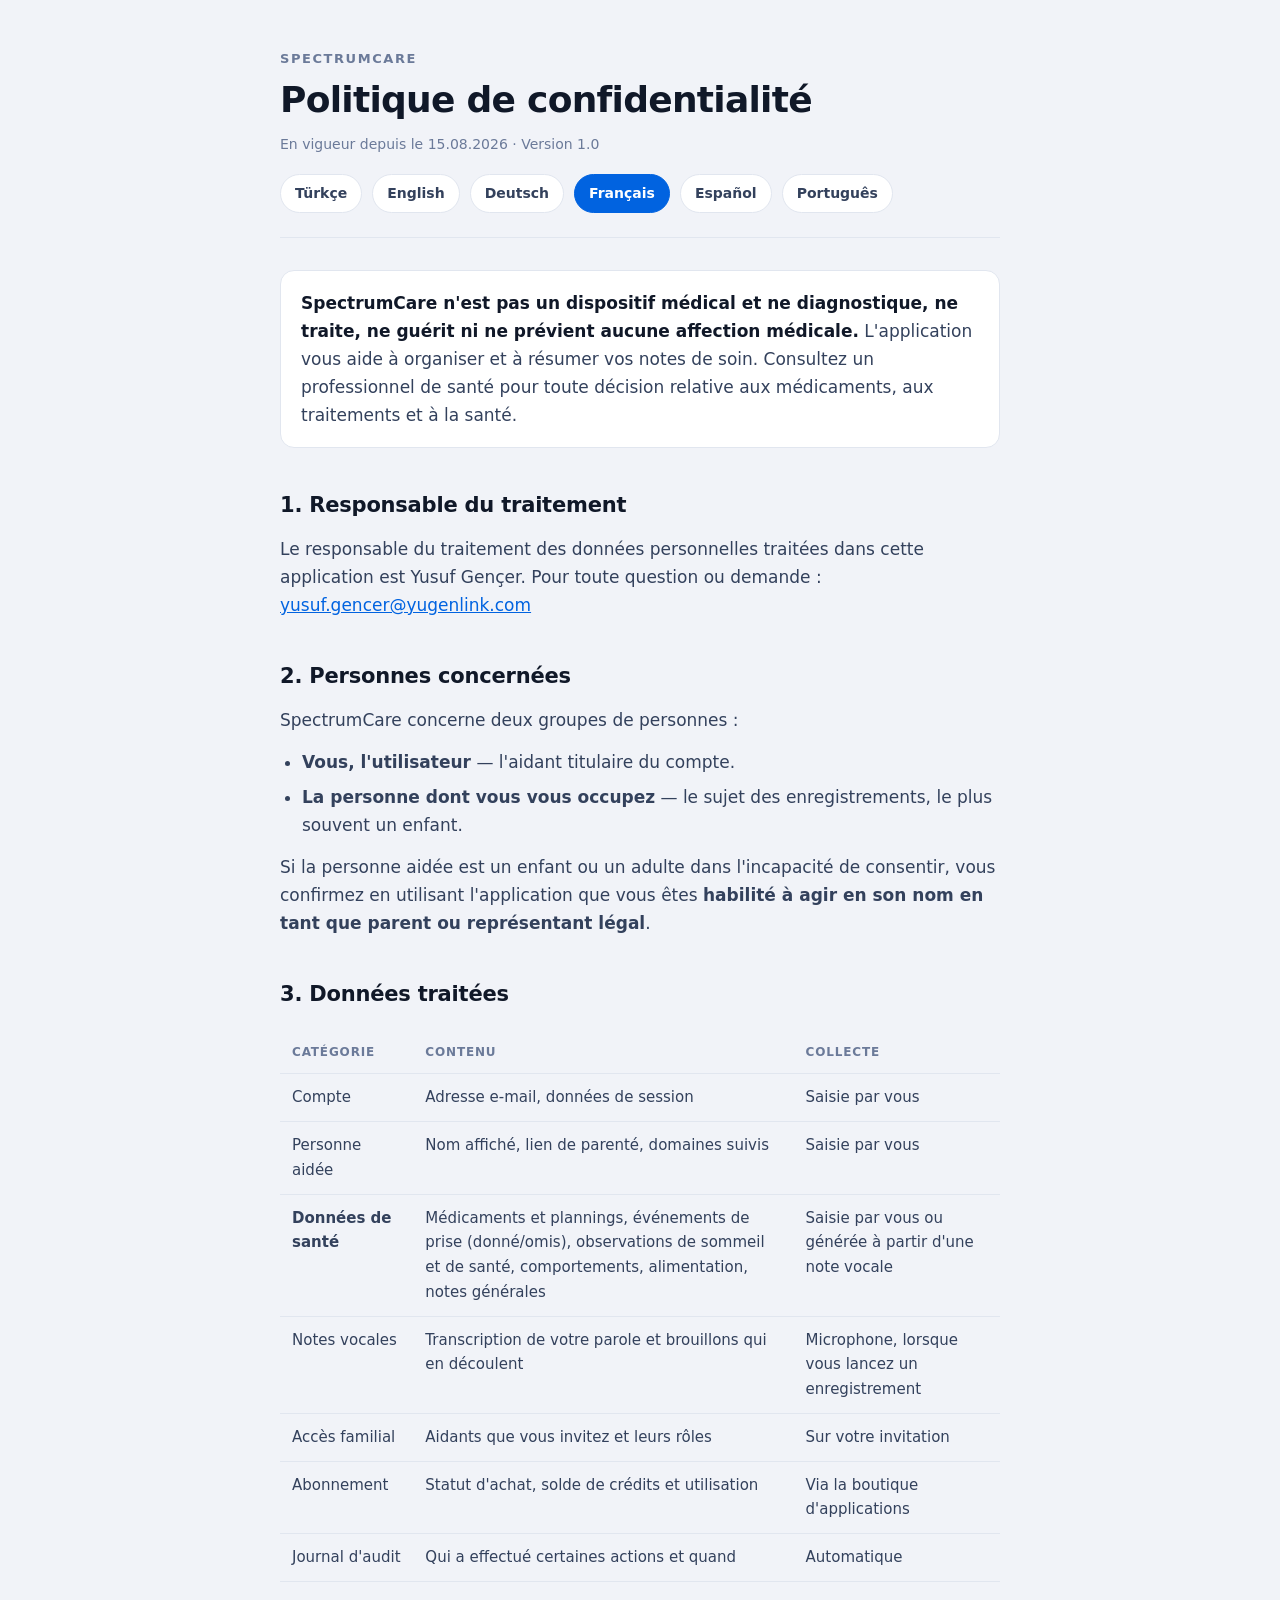
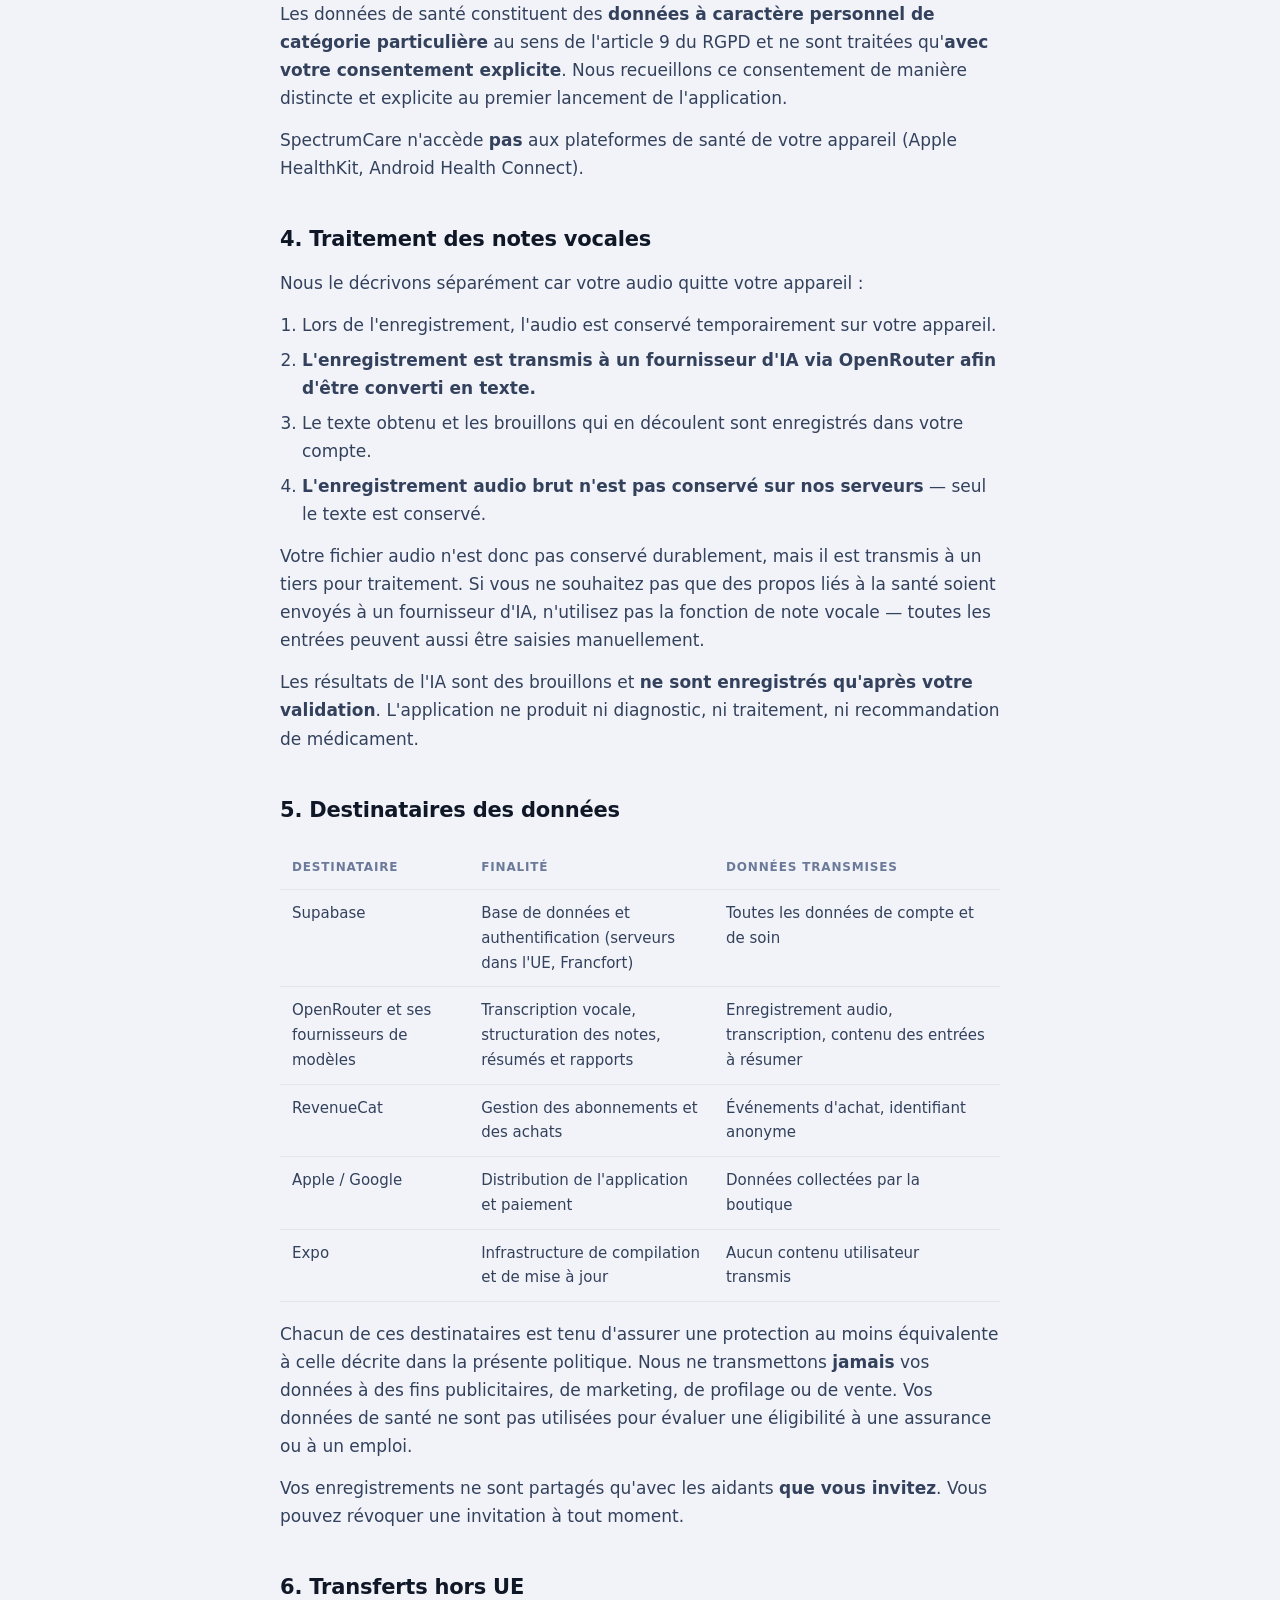
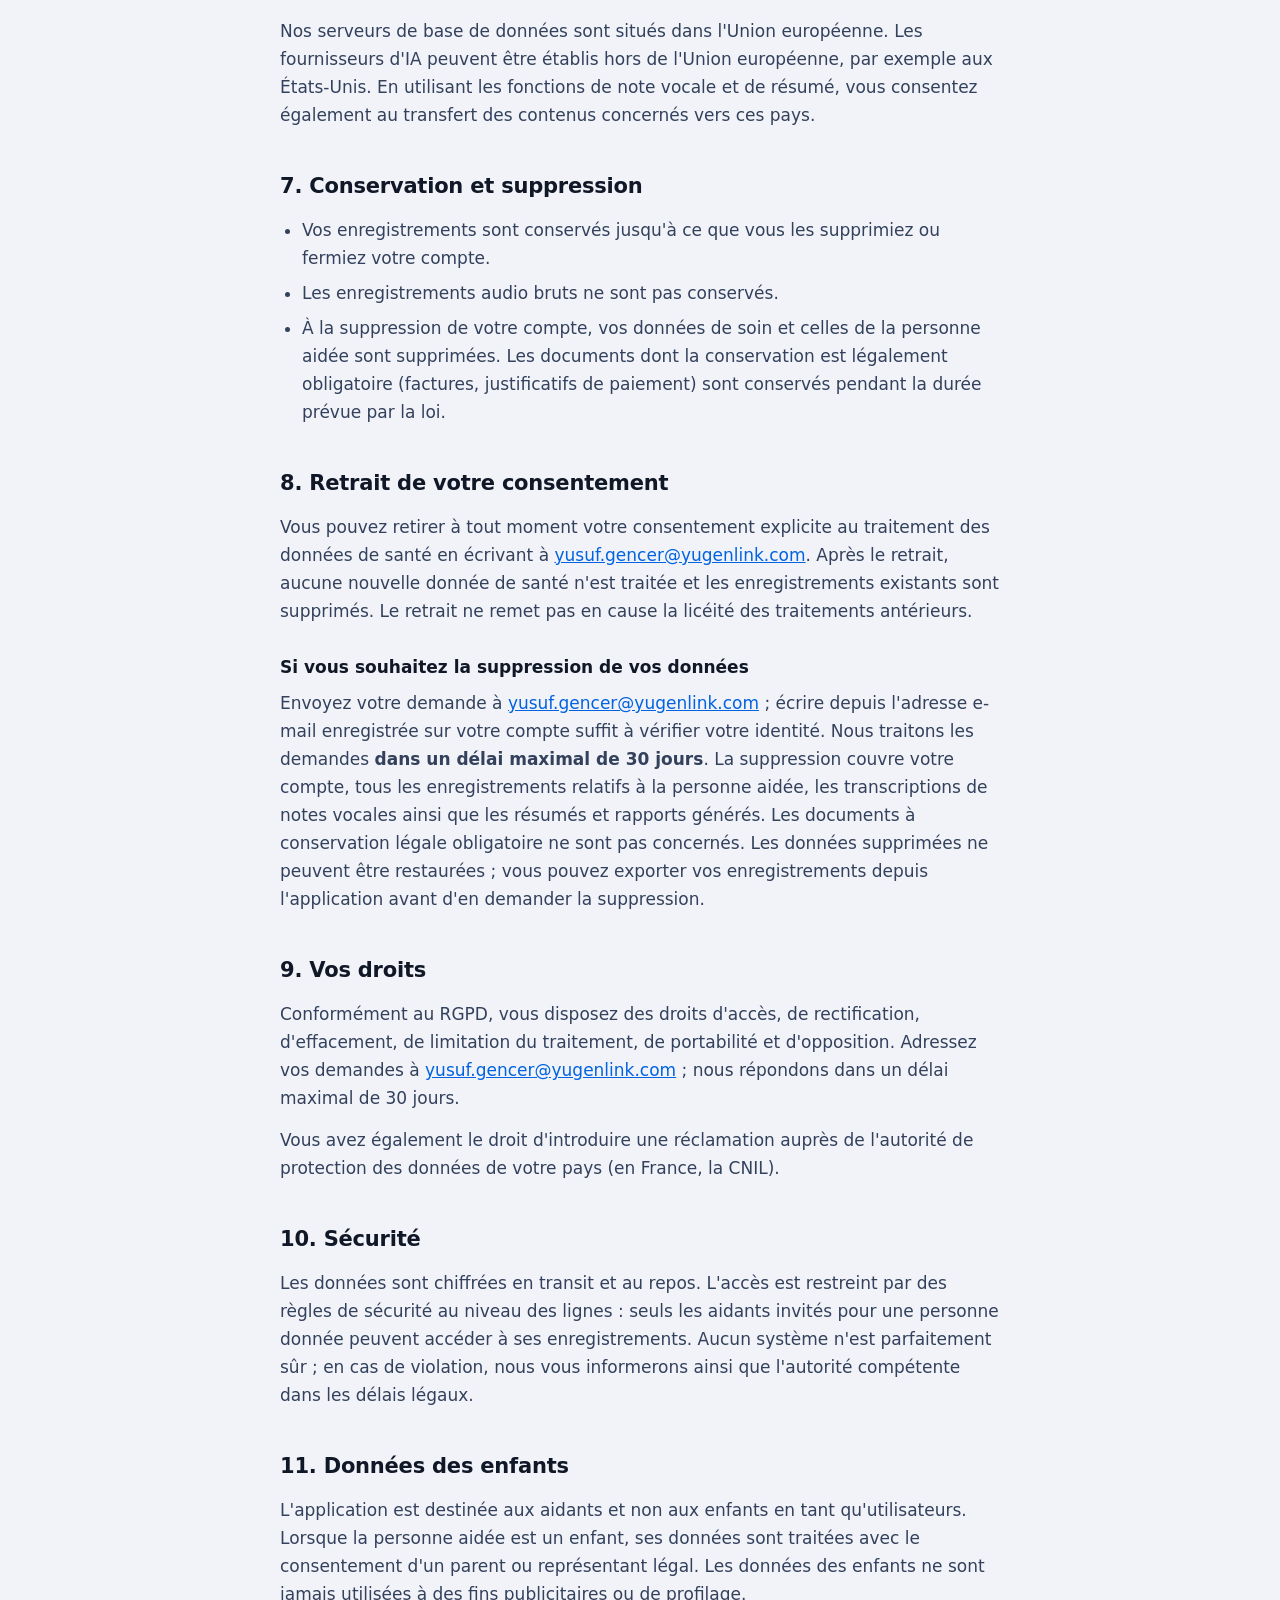
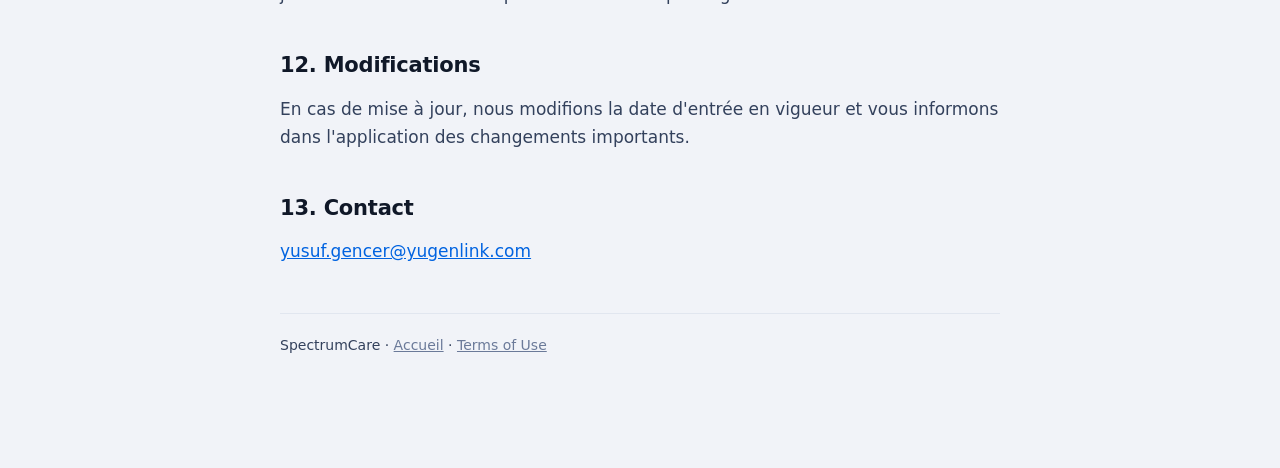
==== confidentialite.html @ 314359b3 "Altı dilde gizlilik politikası; iletişim ve tarih dolduruldu Uygulamanın desteklediği tüm diller: tr" ====
<!doctype html>
<html lang="fr">
<head>
<meta charset="utf-8">
<meta name="viewport" content="width=device-width, initial-scale=1">
<title>Politique de confidentialité — SpectrumCare</title>
<link rel="stylesheet" href="style.css">
</head>
<body>
<div class="wrap">

<header>
  <p class="brand">SpectrumCare</p>
  <h1>Politique de confidentialité</h1>
  <p class="updated">En vigueur depuis le 15.08.2026 · Version 1.0</p>
  <nav class="lang">
    <a href="gizlilik.html">Türkçe</a>
    <a href="privacy.html">English</a>
    <a href="datenschutz.html">Deutsch</a>
    <a href="confidentialite.html" aria-current="page">Français</a>
    <a href="privacidad.html">Español</a>
    <a href="privacidade.html">Português</a>
  </nav>
</header>

<div class="callout">
  <p><strong>SpectrumCare n'est pas un dispositif médical et ne diagnostique, ne traite, ne guérit ni ne prévient aucune affection médicale.</strong> L'application vous aide à organiser et à résumer vos notes de soin. Consultez un professionnel de santé pour toute décision relative aux médicaments, aux traitements et à la santé.</p>
</div>

<h2>1. Responsable du traitement</h2>
<p>Le responsable du traitement des données personnelles traitées dans cette application est Yusuf Gençer. Pour toute question ou demande : <a href="mailto:yusuf.gencer@yugenlink.com">yusuf.gencer@yugenlink.com</a></p>

<h2>2. Personnes concernées</h2>
<p>SpectrumCare concerne deux groupes de personnes :</p>
<ul>
  <li><strong>Vous, l'utilisateur</strong> — l'aidant titulaire du compte.</li>
  <li><strong>La personne dont vous vous occupez</strong> — le sujet des enregistrements, le plus souvent un enfant.</li>
</ul>
<p>Si la personne aidée est un enfant ou un adulte dans l'incapacité de consentir, vous confirmez en utilisant l'application que vous êtes <strong>habilité à agir en son nom en tant que parent ou représentant légal</strong>.</p>

<h2>3. Données traitées</h2>
<div class="scroll">
<table>
  <thead><tr><th>Catégorie</th><th>Contenu</th><th>Collecte</th></tr></thead>
  <tbody>
    <tr><td>Compte</td><td>Adresse e-mail, données de session</td><td>Saisie par vous</td></tr>
    <tr><td>Personne aidée</td><td>Nom affiché, lien de parenté, domaines suivis</td><td>Saisie par vous</td></tr>
    <tr><td><strong>Données de santé</strong></td><td>Médicaments et plannings, événements de prise (donné/omis), observations de sommeil et de santé, comportements, alimentation, notes générales</td><td>Saisie par vous ou générée à partir d'une note vocale</td></tr>
    <tr><td>Notes vocales</td><td>Transcription de votre parole et brouillons qui en découlent</td><td>Microphone, lorsque vous lancez un enregistrement</td></tr>
    <tr><td>Accès familial</td><td>Aidants que vous invitez et leurs rôles</td><td>Sur votre invitation</td></tr>
    <tr><td>Abonnement</td><td>Statut d'achat, solde de crédits et utilisation</td><td>Via la boutique d'applications</td></tr>
    <tr><td>Journal d'audit</td><td>Qui a effectué certaines actions et quand</td><td>Automatique</td></tr>
  </tbody>
</table>
</div>
<p>Les données de santé constituent des <strong>données à caractère personnel de catégorie particulière</strong> au sens de l'article 9 du RGPD et ne sont traitées qu'<strong>avec votre consentement explicite</strong>. Nous recueillons ce consentement de manière distincte et explicite au premier lancement de l'application.</p>
<p>SpectrumCare n'accède <strong>pas</strong> aux plateformes de santé de votre appareil (Apple HealthKit, Android Health Connect).</p>

<h2>4. Traitement des notes vocales</h2>
<p>Nous le décrivons séparément car votre audio quitte votre appareil :</p>
<ol>
  <li>Lors de l'enregistrement, l'audio est conservé temporairement sur votre appareil.</li>
  <li><strong>L'enregistrement est transmis à un fournisseur d'IA via OpenRouter afin d'être converti en texte.</strong></li>
  <li>Le texte obtenu et les brouillons qui en découlent sont enregistrés dans votre compte.</li>
  <li><strong>L'enregistrement audio brut n'est pas conservé sur nos serveurs</strong> — seul le texte est conservé.</li>
</ol>
<p>Votre fichier audio n'est donc pas conservé durablement, mais il est transmis à un tiers pour traitement. Si vous ne souhaitez pas que des propos liés à la santé soient envoyés à un fournisseur d'IA, n'utilisez pas la fonction de note vocale — toutes les entrées peuvent aussi être saisies manuellement.</p>
<p>Les résultats de l'IA sont des brouillons et <strong>ne sont enregistrés qu'après votre validation</strong>. L'application ne produit ni diagnostic, ni traitement, ni recommandation de médicament.</p>

<h2>5. Destinataires des données</h2>
<div class="scroll">
<table>
  <thead><tr><th>Destinataire</th><th>Finalité</th><th>Données transmises</th></tr></thead>
  <tbody>
    <tr><td>Supabase</td><td>Base de données et authentification (serveurs dans l'UE, Francfort)</td><td>Toutes les données de compte et de soin</td></tr>
    <tr><td>OpenRouter et ses fournisseurs de modèles</td><td>Transcription vocale, structuration des notes, résumés et rapports</td><td>Enregistrement audio, transcription, contenu des entrées à résumer</td></tr>
    <tr><td>RevenueCat</td><td>Gestion des abonnements et des achats</td><td>Événements d'achat, identifiant anonyme</td></tr>
    <tr><td>Apple / Google</td><td>Distribution de l'application et paiement</td><td>Données collectées par la boutique</td></tr>
    <tr><td>Expo</td><td>Infrastructure de compilation et de mise à jour</td><td>Aucun contenu utilisateur transmis</td></tr>
  </tbody>
</table>
</div>
<p>Chacun de ces destinataires est tenu d'assurer une protection au moins équivalente à celle décrite dans la présente politique. Nous ne transmettons <strong>jamais</strong> vos données à des fins publicitaires, de marketing, de profilage ou de vente. Vos données de santé ne sont pas utilisées pour évaluer une éligibilité à une assurance ou à un emploi.</p>
<p>Vos enregistrements ne sont partagés qu'avec les aidants <strong>que vous invitez</strong>. Vous pouvez révoquer une invitation à tout moment.</p>

<h2>6. Transferts hors UE</h2>
<p>Nos serveurs de base de données sont situés dans l'Union européenne. Les fournisseurs d'IA peuvent être établis hors de l'Union européenne, par exemple aux États-Unis. En utilisant les fonctions de note vocale et de résumé, vous consentez également au transfert des contenus concernés vers ces pays.</p>

<h2>7. Conservation et suppression</h2>
<ul>
  <li>Vos enregistrements sont conservés jusqu'à ce que vous les supprimiez ou fermiez votre compte.</li>
  <li>Les enregistrements audio bruts ne sont pas conservés.</li>
  <li>À la suppression de votre compte, vos données de soin et celles de la personne aidée sont supprimées. Les documents dont la conservation est légalement obligatoire (factures, justificatifs de paiement) sont conservés pendant la durée prévue par la loi.</li>
</ul>

<h2>8. Retrait de votre consentement</h2>
<p>Vous pouvez retirer à tout moment votre consentement explicite au traitement des données de santé en écrivant à <a href="mailto:yusuf.gencer@yugenlink.com">yusuf.gencer@yugenlink.com</a>. Après le retrait, aucune nouvelle donnée de santé n'est traitée et les enregistrements existants sont supprimés. Le retrait ne remet pas en cause la licéité des traitements antérieurs.</p>

<h3>Si vous souhaitez la suppression de vos données</h3>
<p>Envoyez votre demande à <a href="mailto:yusuf.gencer@yugenlink.com">yusuf.gencer@yugenlink.com</a> ; écrire depuis l'adresse e-mail enregistrée sur votre compte suffit à vérifier votre identité. Nous traitons les demandes <strong>dans un délai maximal de 30 jours</strong>. La suppression couvre votre compte, tous les enregistrements relatifs à la personne aidée, les transcriptions de notes vocales ainsi que les résumés et rapports générés. Les documents à conservation légale obligatoire ne sont pas concernés. Les données supprimées ne peuvent être restaurées ; vous pouvez exporter vos enregistrements depuis l'application avant d'en demander la suppression.</p>

<h2>9. Vos droits</h2>
<p>Conformément au RGPD, vous disposez des droits d'accès, de rectification, d'effacement, de limitation du traitement, de portabilité et d'opposition. Adressez vos demandes à <a href="mailto:yusuf.gencer@yugenlink.com">yusuf.gencer@yugenlink.com</a> ; nous répondons dans un délai maximal de 30 jours.</p>
<p>Vous avez également le droit d'introduire une réclamation auprès de l'autorité de protection des données de votre pays (en France, la CNIL).</p>

<h2>10. Sécurité</h2>
<p>Les données sont chiffrées en transit et au repos. L'accès est restreint par des règles de sécurité au niveau des lignes : seuls les aidants invités pour une personne donnée peuvent accéder à ses enregistrements. Aucun système n'est parfaitement sûr ; en cas de violation, nous vous informerons ainsi que l'autorité compétente dans les délais légaux.</p>

<h2>11. Données des enfants</h2>
<p>L'application est destinée aux aidants et non aux enfants en tant qu'utilisateurs. Lorsque la personne aidée est un enfant, ses données sont traitées avec le consentement d'un parent ou représentant légal. Les données des enfants ne sont jamais utilisées à des fins publicitaires ou de profilage.</p>

<h2>12. Modifications</h2>
<p>En cas de mise à jour, nous modifions la date d'entrée en vigueur et vous informons dans l'application des changements importants.</p>

<h2>13. Contact</h2>
<p><a href="mailto:yusuf.gencer@yugenlink.com">yusuf.gencer@yugenlink.com</a></p>

<footer>
  <p>SpectrumCare · <a href="index.html">Accueil</a> · <a href="terms.html">Terms of Use</a></p>
</footer>

</div>
</body>
</html>
---- style.css ----
/* SpectrumCare hukuki sayfalar — logo paletiyle uyumlu, tek dosya, bağımlılıksız. */
:root {
  --canvas: #f1f3f8;
  --surface: #ffffff;
  --hairline: #e1e6ef;
  --ink: #101828;
  --ink-2: #33415c;
  --ink-3: #6b7a99;
  --primary: #0163e0;
  --accent: #5b45d6;
}
@media (prefers-color-scheme: dark) {
  :root {
    --canvas: #0a1b33;
    --surface: #142440;
    --hairline: #24365c;
    --ink: #e8eef9;
    --ink-2: #b9c6dc;
    --ink-3: #8496b5;
    --primary: #4da3ff;
    --accent: #a38cff;
  }
}
* { box-sizing: border-box; }
body {
  margin: 0;
  background: var(--canvas);
  color: var(--ink);
  font-family: system-ui, -apple-system, "Segoe UI", Roboto, sans-serif;
  font-size: 17px;
  line-height: 1.65;
  -webkit-text-size-adjust: 100%;
}
.wrap { max-width: 760px; margin: 0 auto; padding: 48px 20px 96px; }
header { border-bottom: 1px solid var(--hairline); padding-bottom: 24px; margin-bottom: 32px; }
.brand { font-size: 13px; font-weight: 600; letter-spacing: .12em; text-transform: uppercase; color: var(--ink-3); margin: 0 0 10px; }
h1 { font-size: clamp(28px, 5vw, 36px); line-height: 1.15; letter-spacing: -.02em; margin: 0 0 12px; }
h2 { font-size: 21px; letter-spacing: -.01em; margin: 40px 0 12px; }
h3 { font-size: 17px; margin: 28px 0 8px; }
p, li { color: var(--ink-2); }
p { margin: 0 0 14px; }
ul, ol { padding-left: 22px; margin: 0 0 14px; }
li { margin-bottom: 7px; }
a { color: var(--primary); }
.updated { font-size: 14px; color: var(--ink-3); margin: 0; }
.lang { display: flex; gap: 10px; margin-top: 18px; flex-wrap: wrap; }
.lang a {
  font-size: 14px; font-weight: 600; text-decoration: none;
  padding: 7px 14px; border-radius: 999px;
  border: 1px solid var(--hairline); background: var(--surface); color: var(--ink-2);
}
.lang a[aria-current="page"] { background: var(--primary); border-color: var(--primary); color: #fff; }
@media (prefers-color-scheme: dark) { .lang a[aria-current="page"] { color: #0a1b33; } }
.callout {
  background: var(--surface); border: 1px solid var(--hairline);
  border-radius: 14px; padding: 18px 20px; margin: 20px 0;
}
.callout p:last-child { margin-bottom: 0; }
.callout strong { color: var(--ink); }
.scroll { overflow-x: auto; }
table { border-collapse: collapse; width: 100%; min-width: 480px; font-size: 15px; margin: 8px 0 18px; }
th, td { text-align: left; padding: 11px 12px; border-bottom: 1px solid var(--hairline); vertical-align: top; }
th { font-size: 12px; letter-spacing: .07em; text-transform: uppercase; color: var(--ink-3); white-space: nowrap; }
td { color: var(--ink-2); }
.todo { background: #fff3cd; color: #6b4e00; padding: 2px 7px; border-radius: 5px; font-weight: 600; font-size: 14px; }
@media (prefers-color-scheme: dark) { .todo { background: #3a2c12; color: #e8be72; } }
footer { border-top: 1px solid var(--hairline); margin-top: 48px; padding-top: 20px; font-size: 14px; color: var(--ink-3); }
footer a { color: var(--ink-3); }
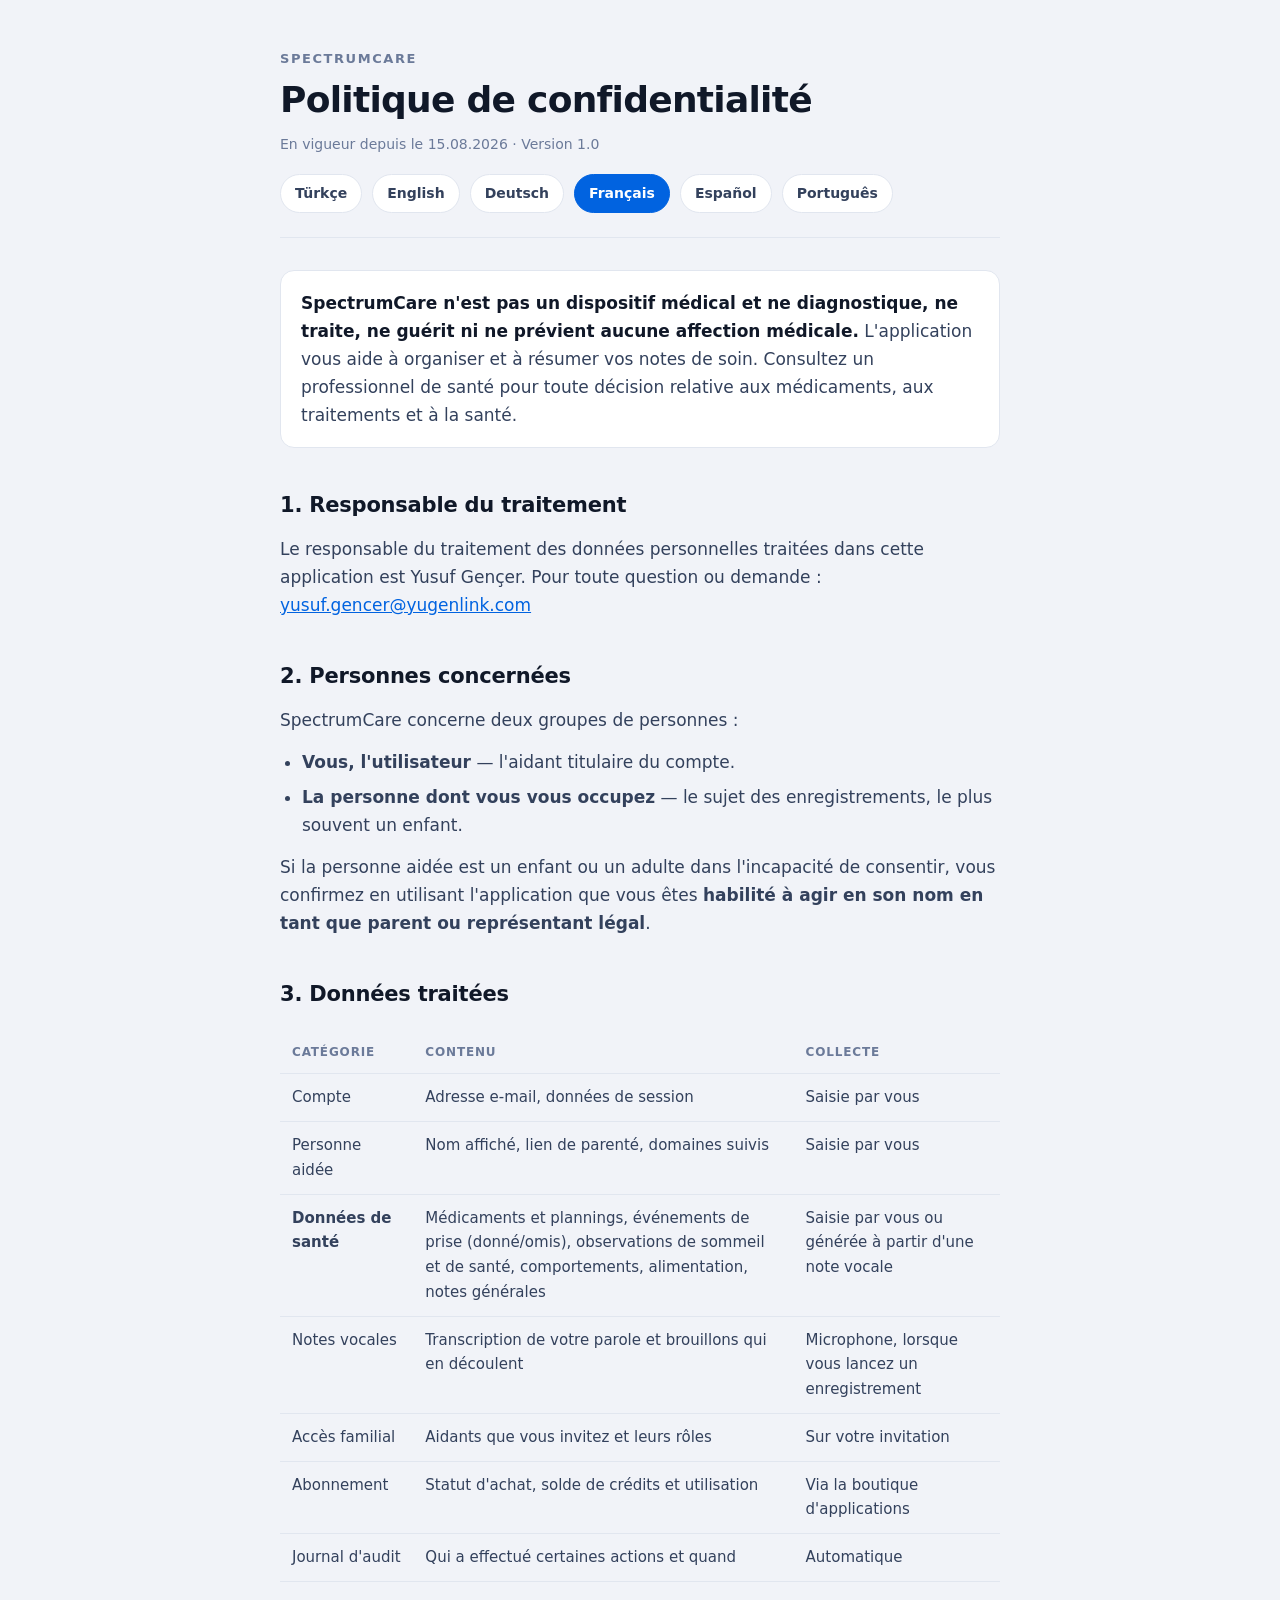
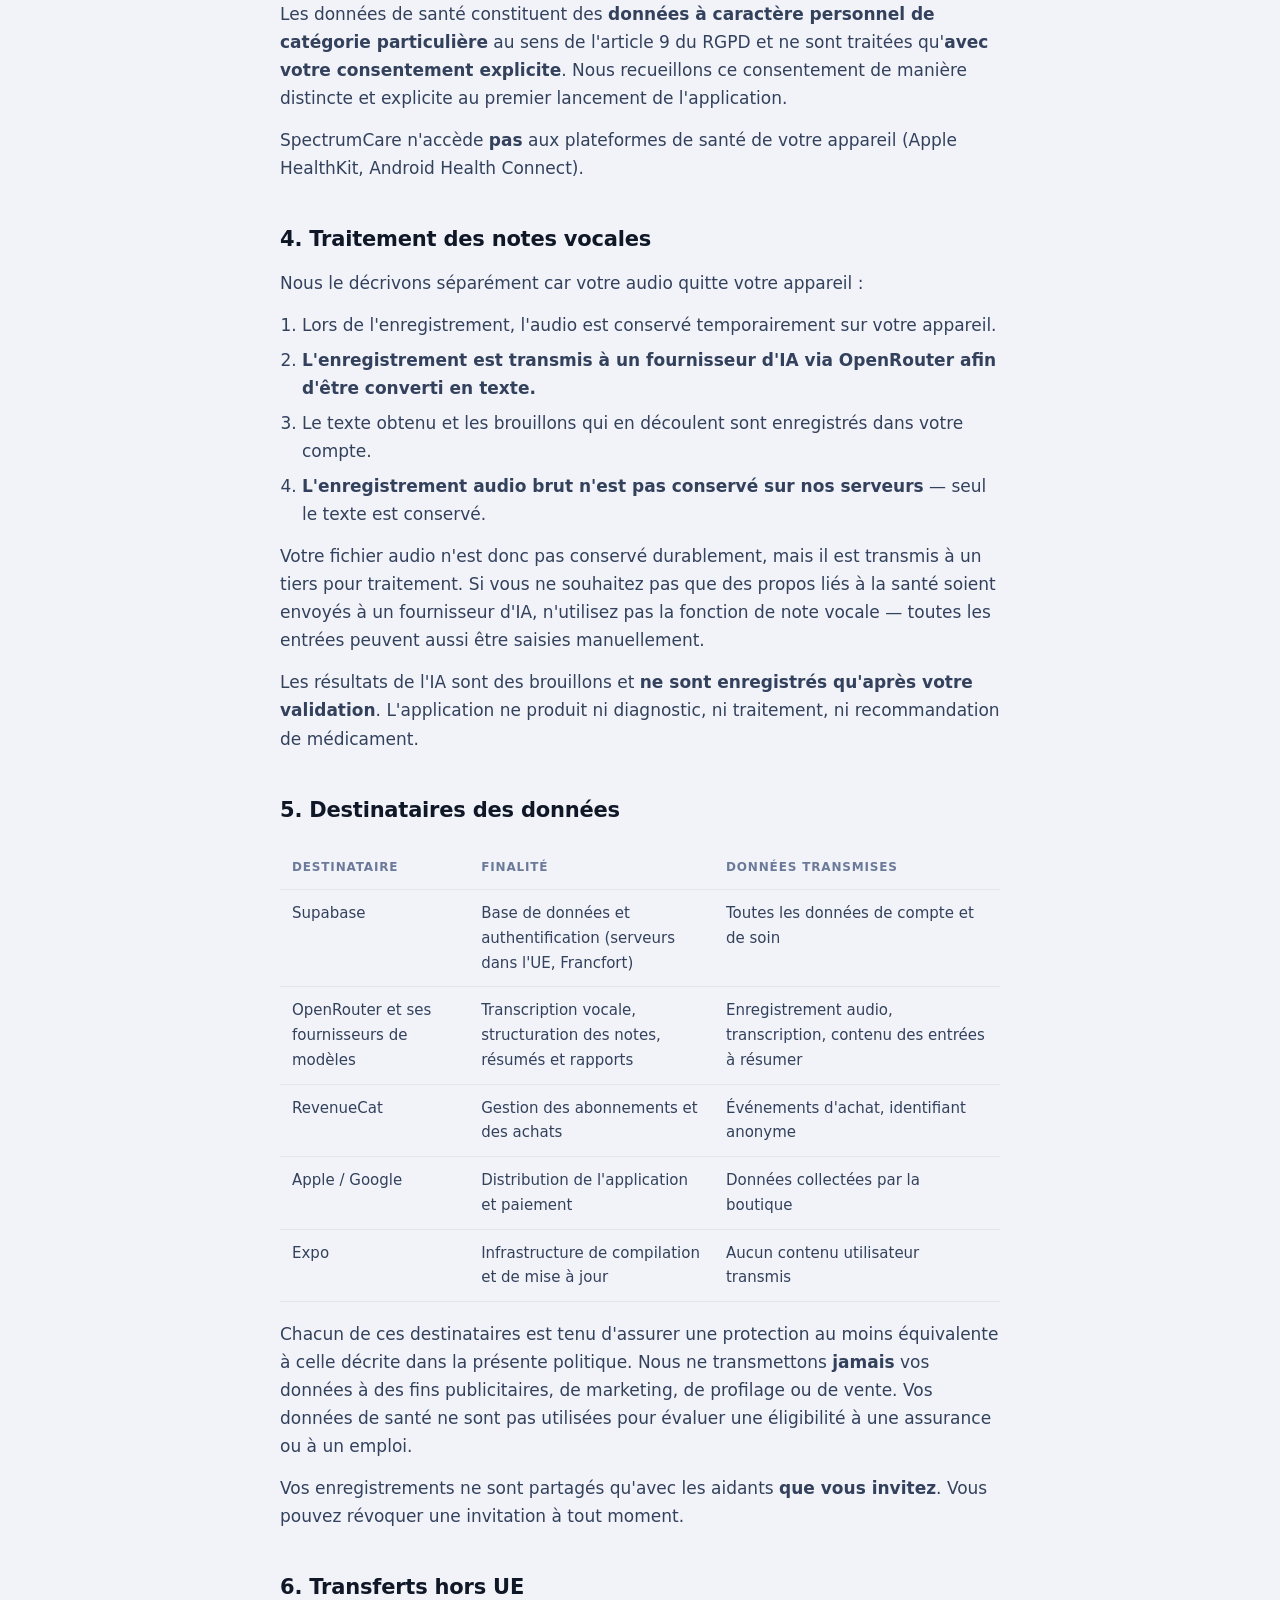
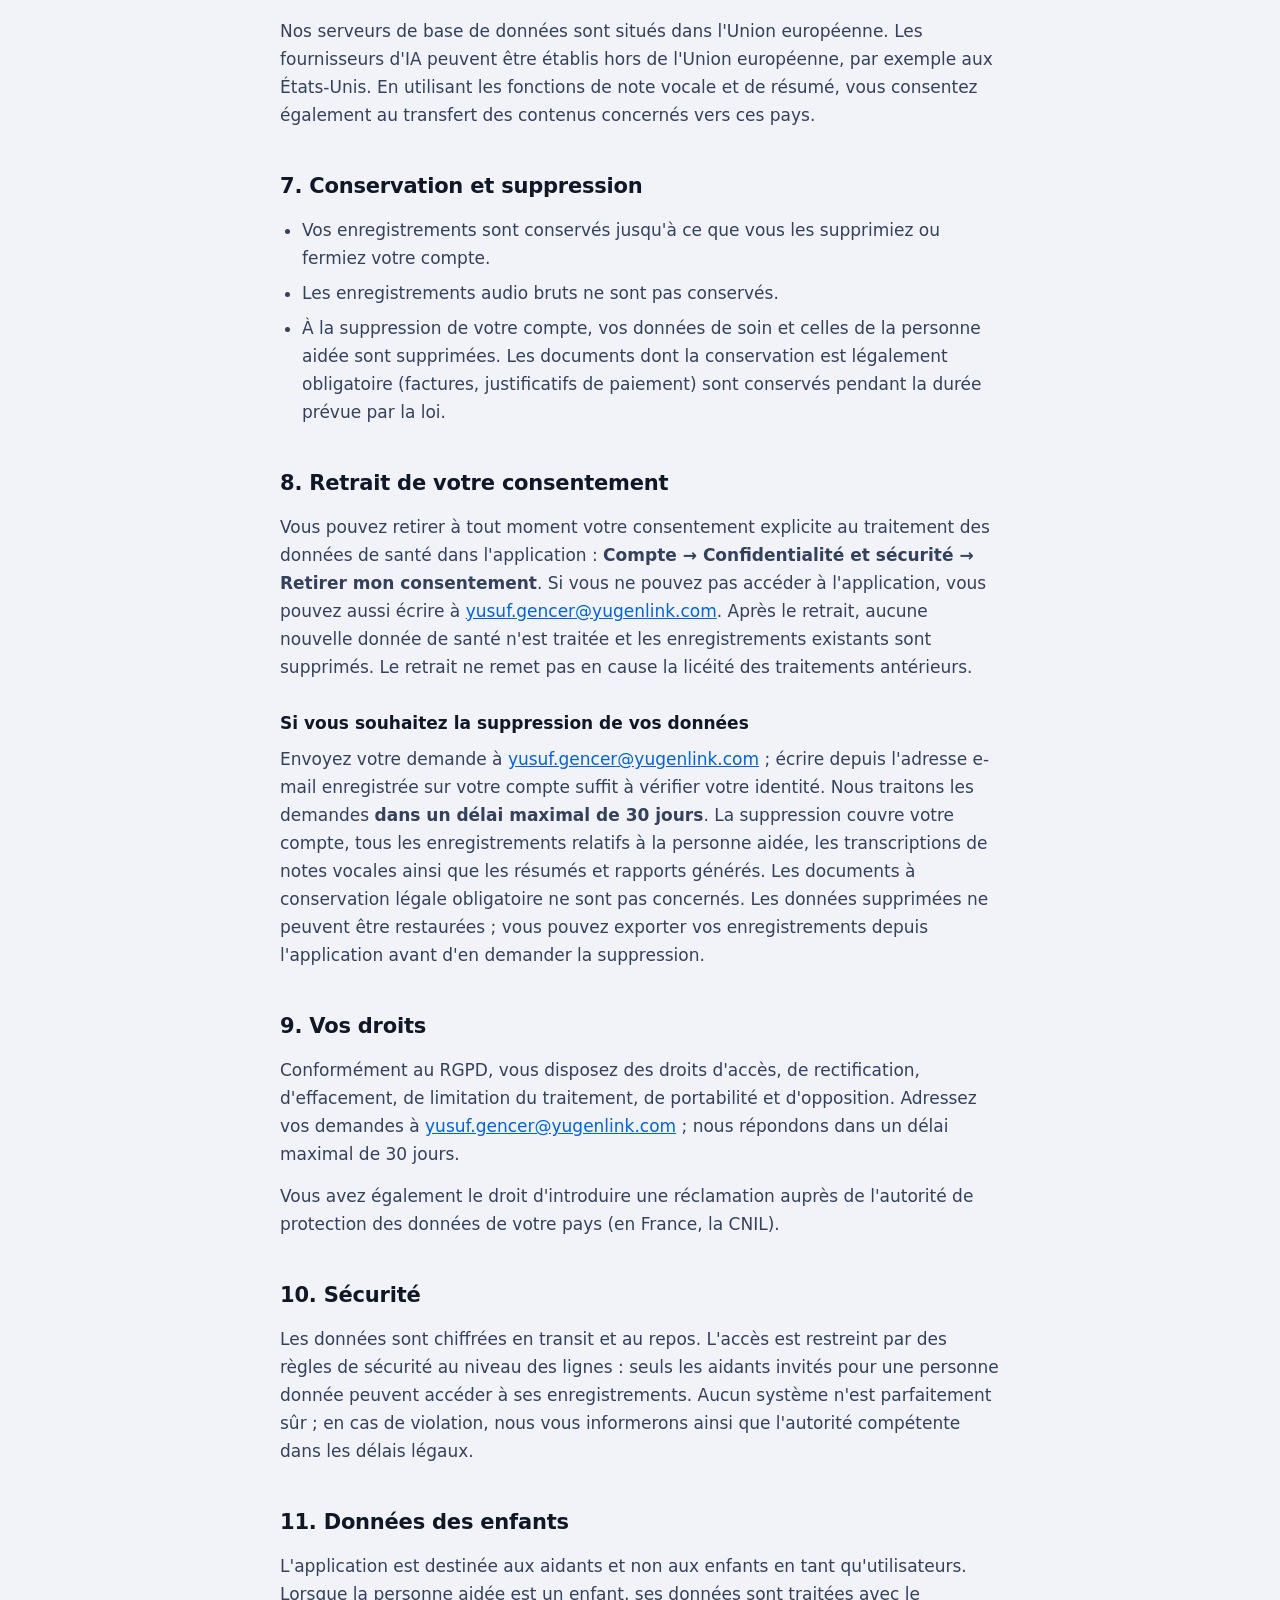
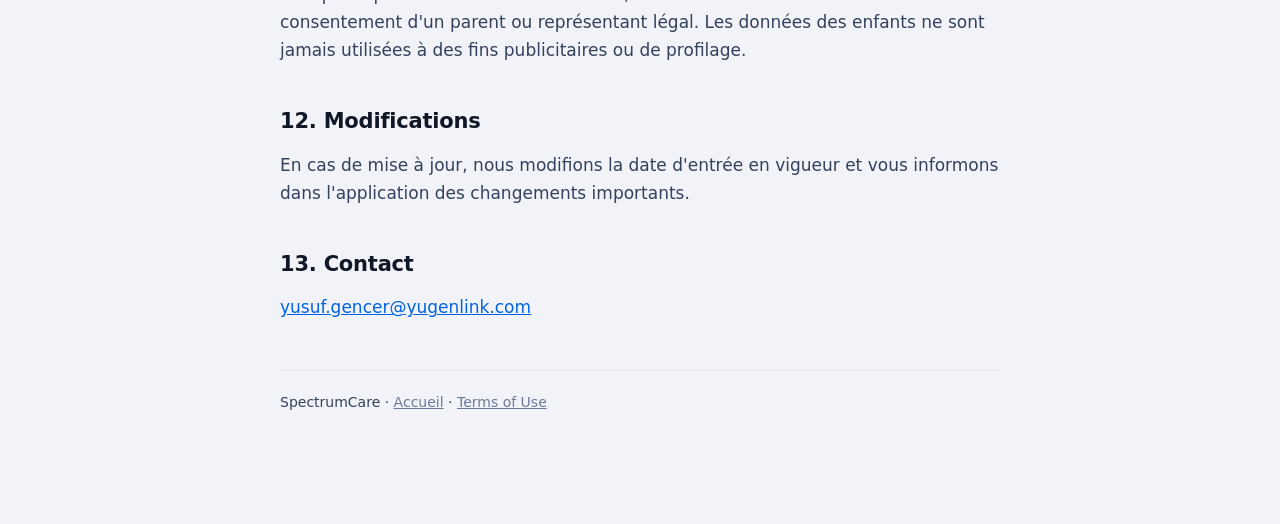
==== commit a31fae8b: "Document in-app consent withdrawal" ====
--- a/confidentialite.html
+++ b/confidentialite.html
@@ -94,7 +94,7 @@
 </ul>
 
 <h2>8. Retrait de votre consentement</h2>
-<p>Vous pouvez retirer à tout moment votre consentement explicite au traitement des données de santé en écrivant à <a href="mailto:yusuf.gencer@yugenlink.com">yusuf.gencer@yugenlink.com</a>. Après le retrait, aucune nouvelle donnée de santé n'est traitée et les enregistrements existants sont supprimés. Le retrait ne remet pas en cause la licéité des traitements antérieurs.</p>
+<p>Vous pouvez retirer à tout moment votre consentement explicite au traitement des données de santé dans l'application : <strong>Compte → Confidentialité et sécurité → Retirer mon consentement</strong>. Si vous ne pouvez pas accéder à l'application, vous pouvez aussi écrire à <a href="mailto:yusuf.gencer@yugenlink.com">yusuf.gencer@yugenlink.com</a>. Après le retrait, aucune nouvelle donnée de santé n'est traitée et les enregistrements existants sont supprimés. Le retrait ne remet pas en cause la licéité des traitements antérieurs.</p>
 
 <h3>Si vous souhaitez la suppression de vos données</h3>
 <p>Envoyez votre demande à <a href="mailto:yusuf.gencer@yugenlink.com">yusuf.gencer@yugenlink.com</a> ; écrire depuis l'adresse e-mail enregistrée sur votre compte suffit à vérifier votre identité. Nous traitons les demandes <strong>dans un délai maximal de 30 jours</strong>. La suppression couvre votre compte, tous les enregistrements relatifs à la personne aidée, les transcriptions de notes vocales ainsi que les résumés et rapports générés. Les documents à conservation légale obligatoire ne sont pas concernés. Les données supprimées ne peuvent être restaurées ; vous pouvez exporter vos enregistrements depuis l'application avant d'en demander la suppression.</p>
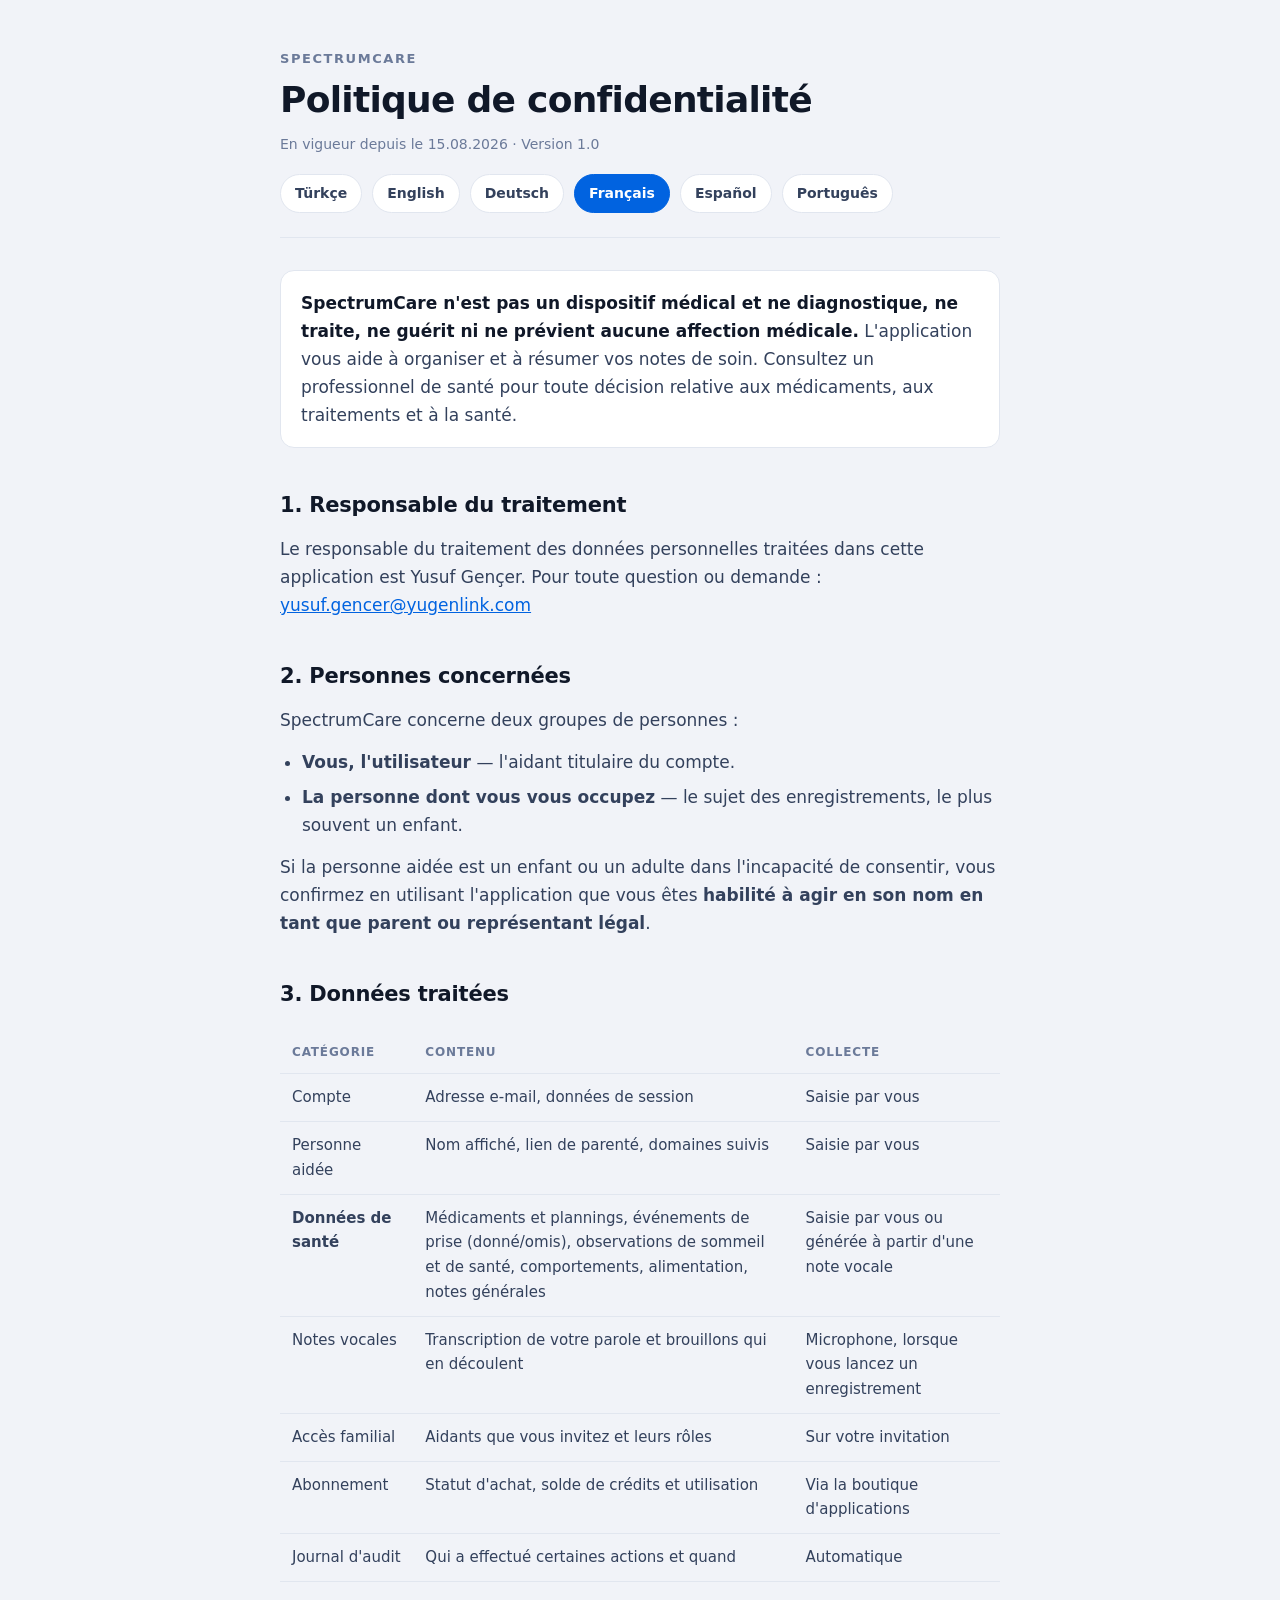
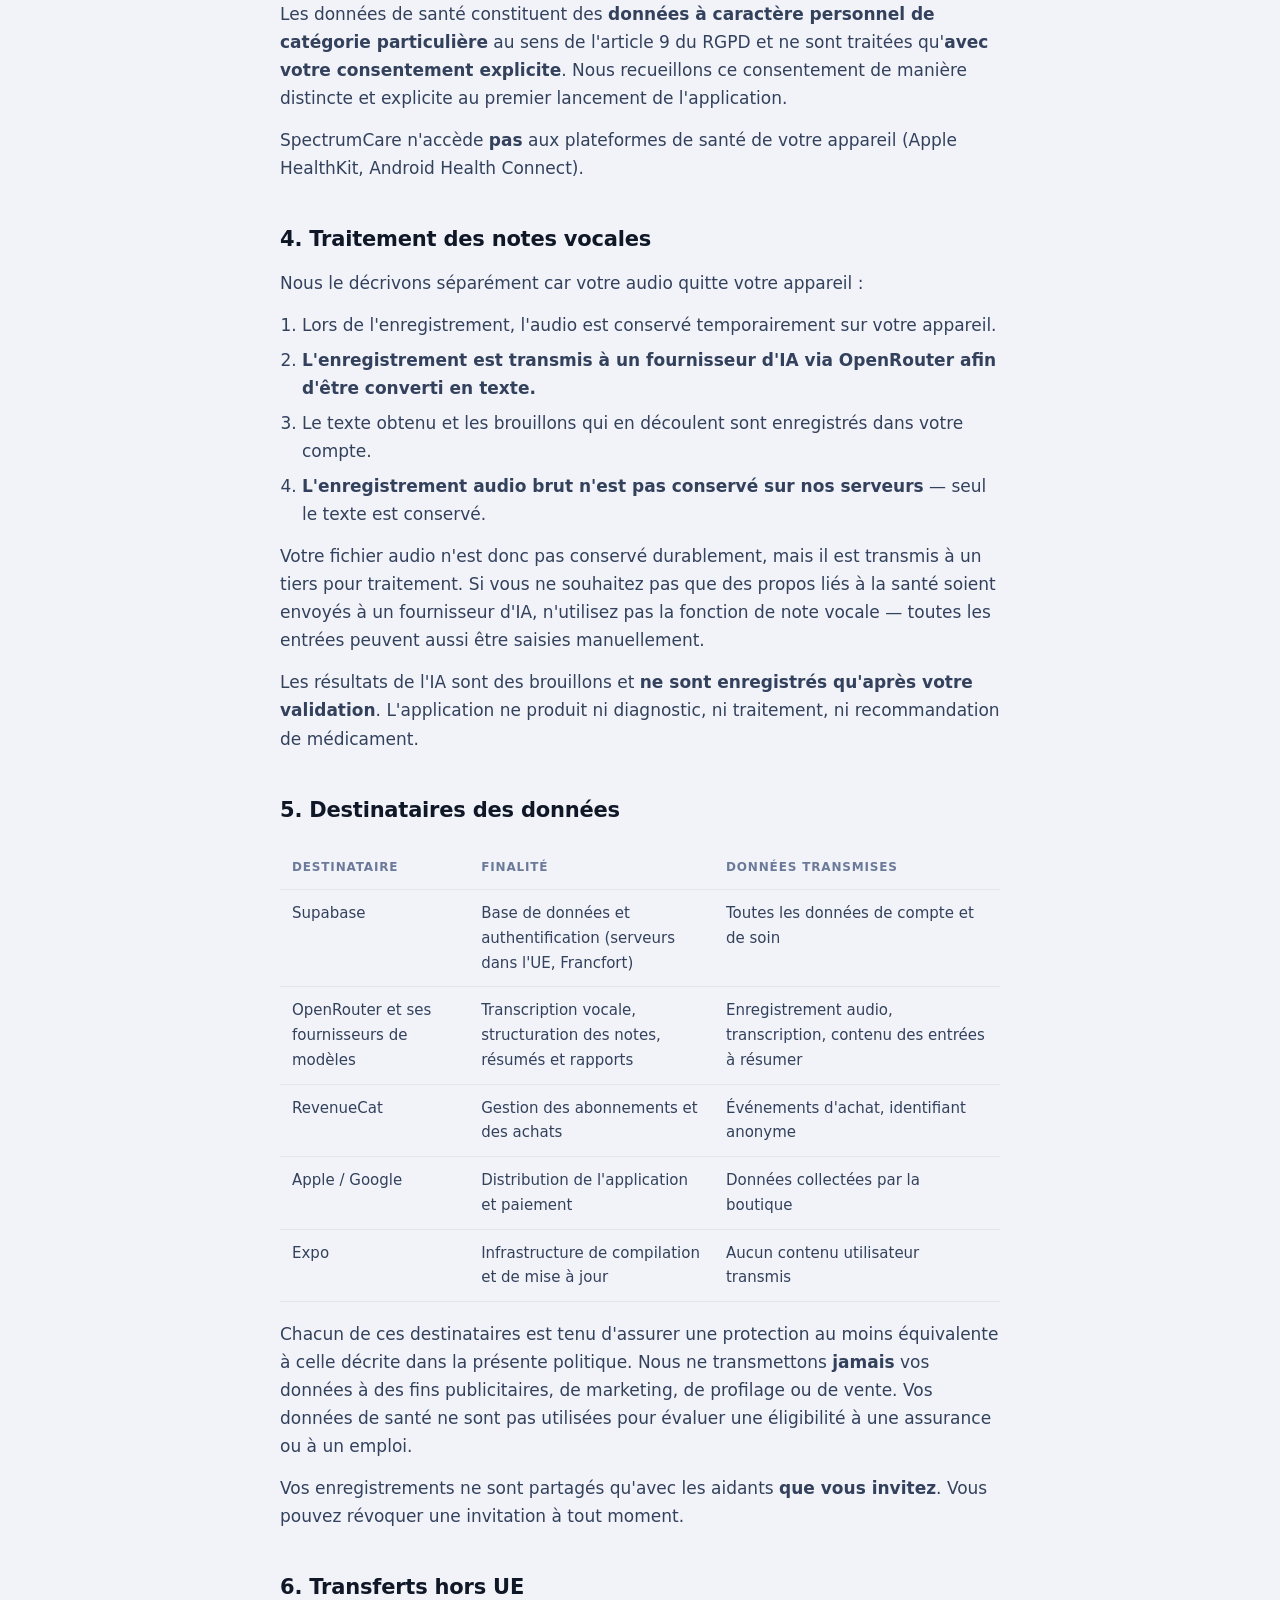
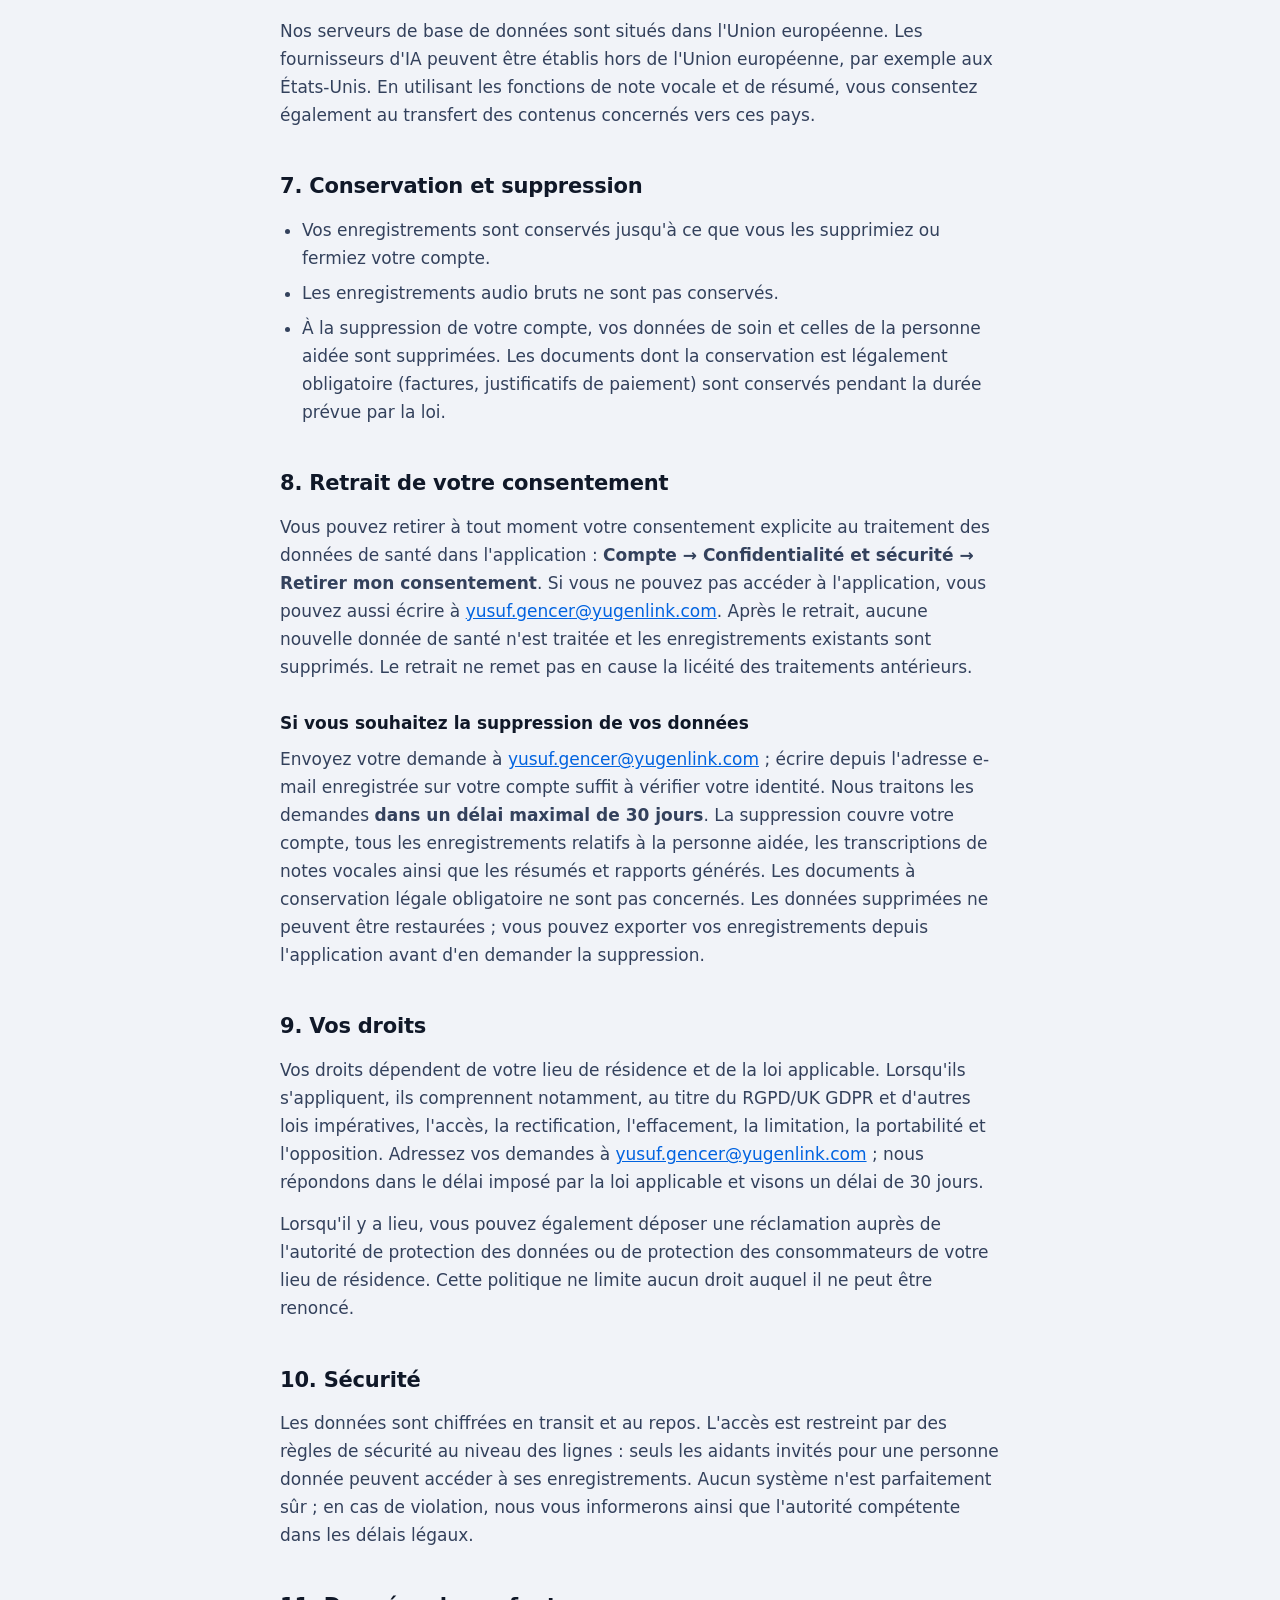
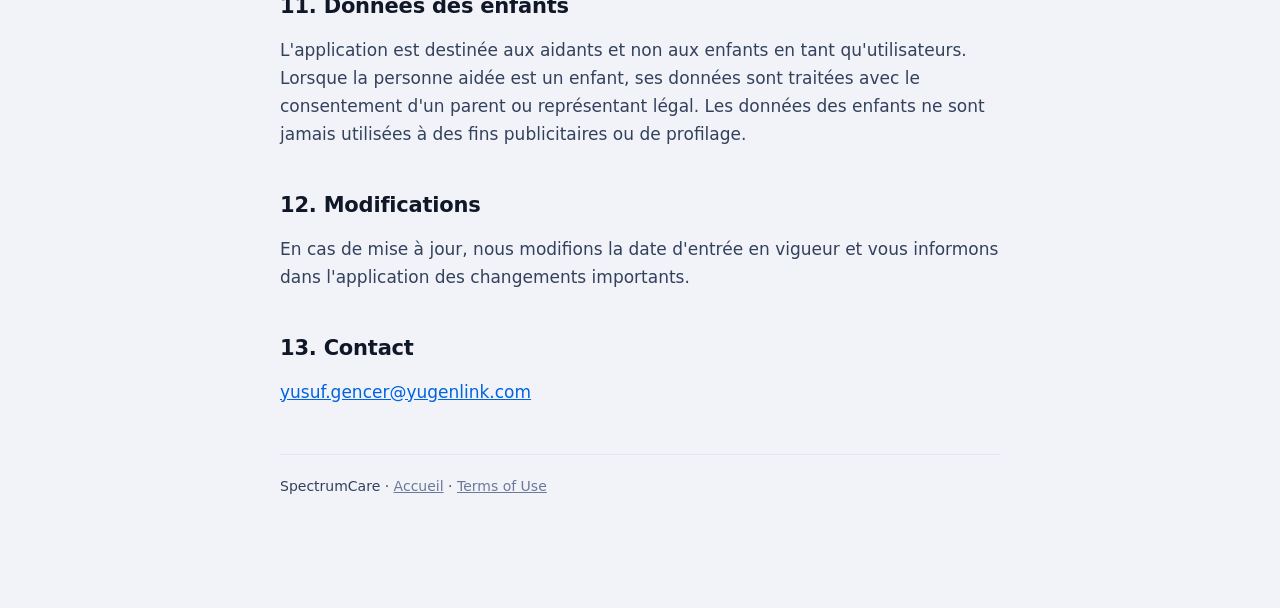
==== commit e3684c17: "Clarify international privacy and consumer rights" ====
--- a/confidentialite.html
+++ b/confidentialite.html
@@ -100,8 +100,8 @@
 <p>Envoyez votre demande à <a href="mailto:yusuf.gencer@yugenlink.com">yusuf.gencer@yugenlink.com</a> ; écrire depuis l'adresse e-mail enregistrée sur votre compte suffit à vérifier votre identité. Nous traitons les demandes <strong>dans un délai maximal de 30 jours</strong>. La suppression couvre votre compte, tous les enregistrements relatifs à la personne aidée, les transcriptions de notes vocales ainsi que les résumés et rapports générés. Les documents à conservation légale obligatoire ne sont pas concernés. Les données supprimées ne peuvent être restaurées ; vous pouvez exporter vos enregistrements depuis l'application avant d'en demander la suppression.</p>
 
 <h2>9. Vos droits</h2>
-<p>Conformément au RGPD, vous disposez des droits d'accès, de rectification, d'effacement, de limitation du traitement, de portabilité et d'opposition. Adressez vos demandes à <a href="mailto:yusuf.gencer@yugenlink.com">yusuf.gencer@yugenlink.com</a> ; nous répondons dans un délai maximal de 30 jours.</p>
-<p>Vous avez également le droit d'introduire une réclamation auprès de l'autorité de protection des données de votre pays (en France, la CNIL).</p>
+<p>Vos droits dépendent de votre lieu de résidence et de la loi applicable. Lorsqu'ils s'appliquent, ils comprennent notamment, au titre du RGPD/UK GDPR et d'autres lois impératives, l'accès, la rectification, l'effacement, la limitation, la portabilité et l'opposition. Adressez vos demandes à <a href="mailto:yusuf.gencer@yugenlink.com">yusuf.gencer@yugenlink.com</a> ; nous répondons dans le délai imposé par la loi applicable et visons un délai de 30 jours.</p>
+<p>Lorsqu'il y a lieu, vous pouvez également déposer une réclamation auprès de l'autorité de protection des données ou de protection des consommateurs de votre lieu de résidence. Cette politique ne limite aucun droit auquel il ne peut être renoncé.</p>
 
 <h2>10. Sécurité</h2>
 <p>Les données sont chiffrées en transit et au repos. L'accès est restreint par des règles de sécurité au niveau des lignes : seuls les aidants invités pour une personne donnée peuvent accéder à ses enregistrements. Aucun système n'est parfaitement sûr ; en cas de violation, nous vous informerons ainsi que l'autorité compétente dans les délais légaux.</p>
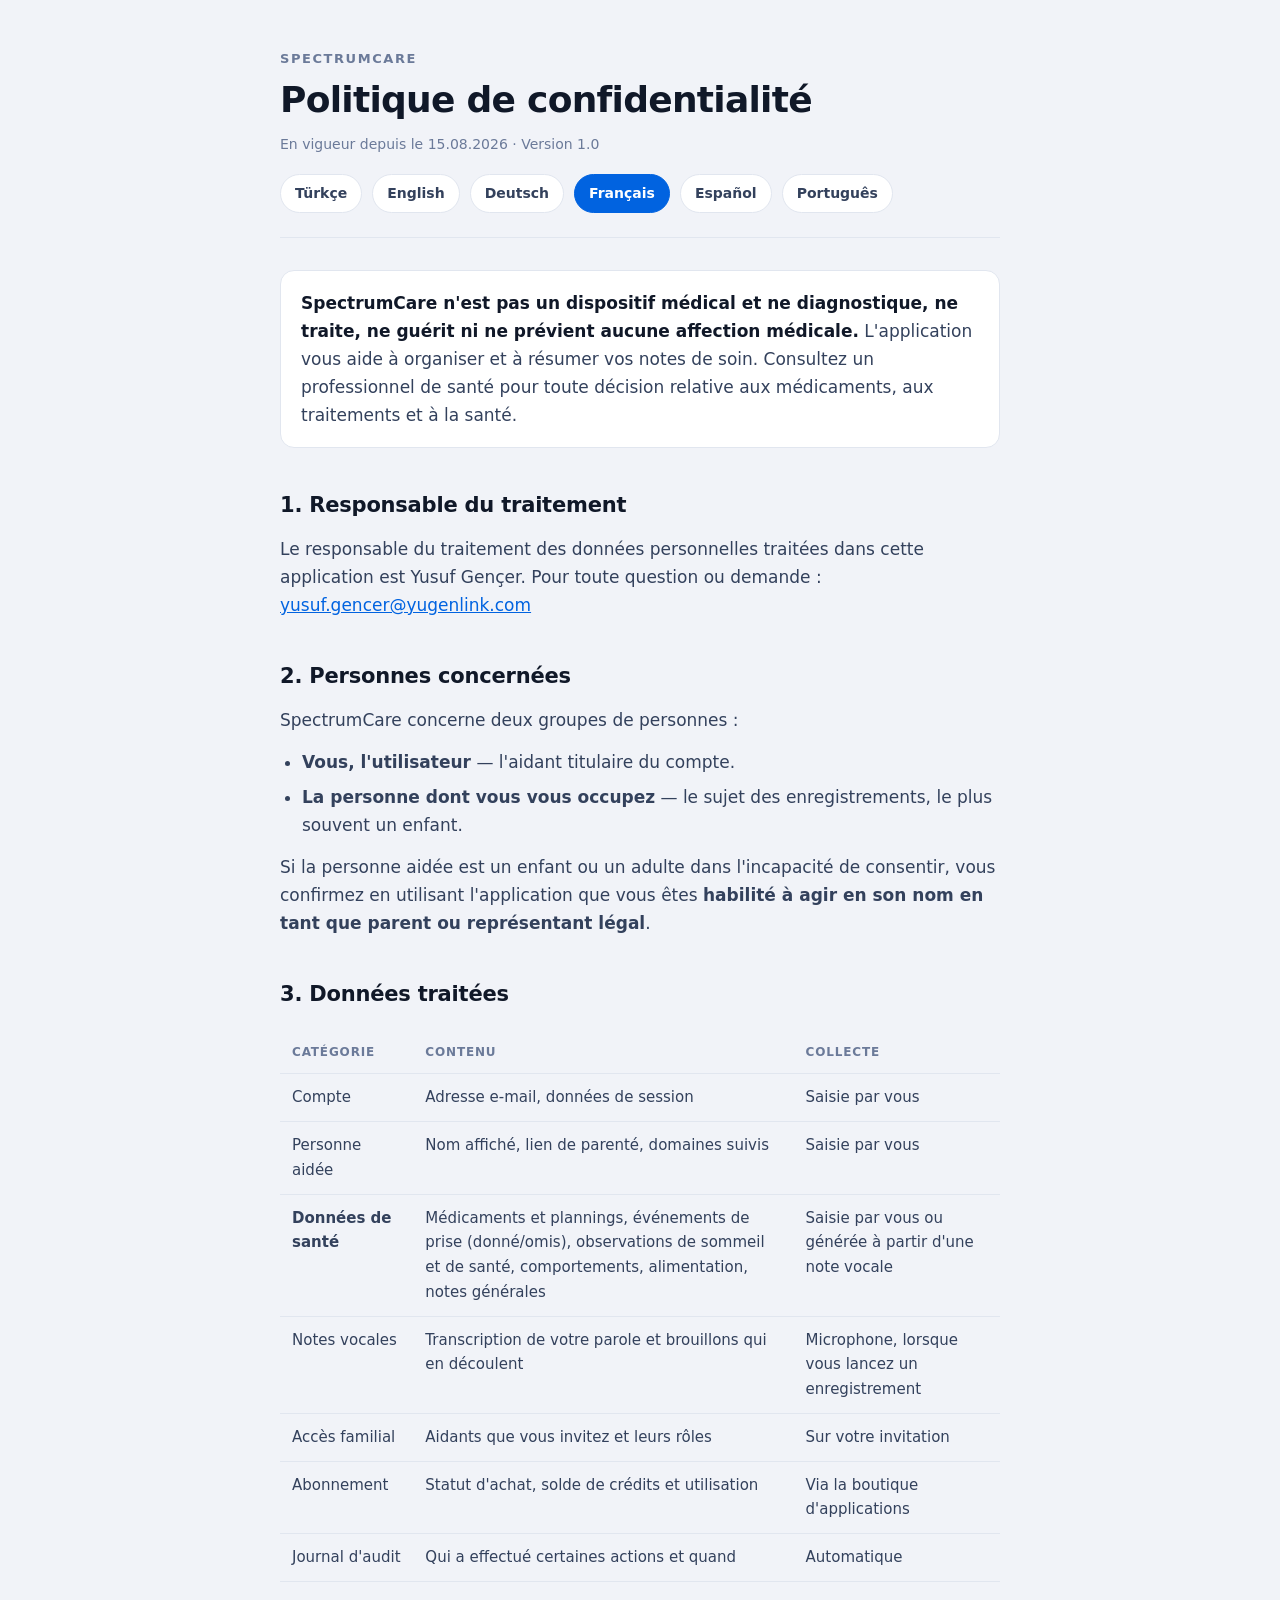
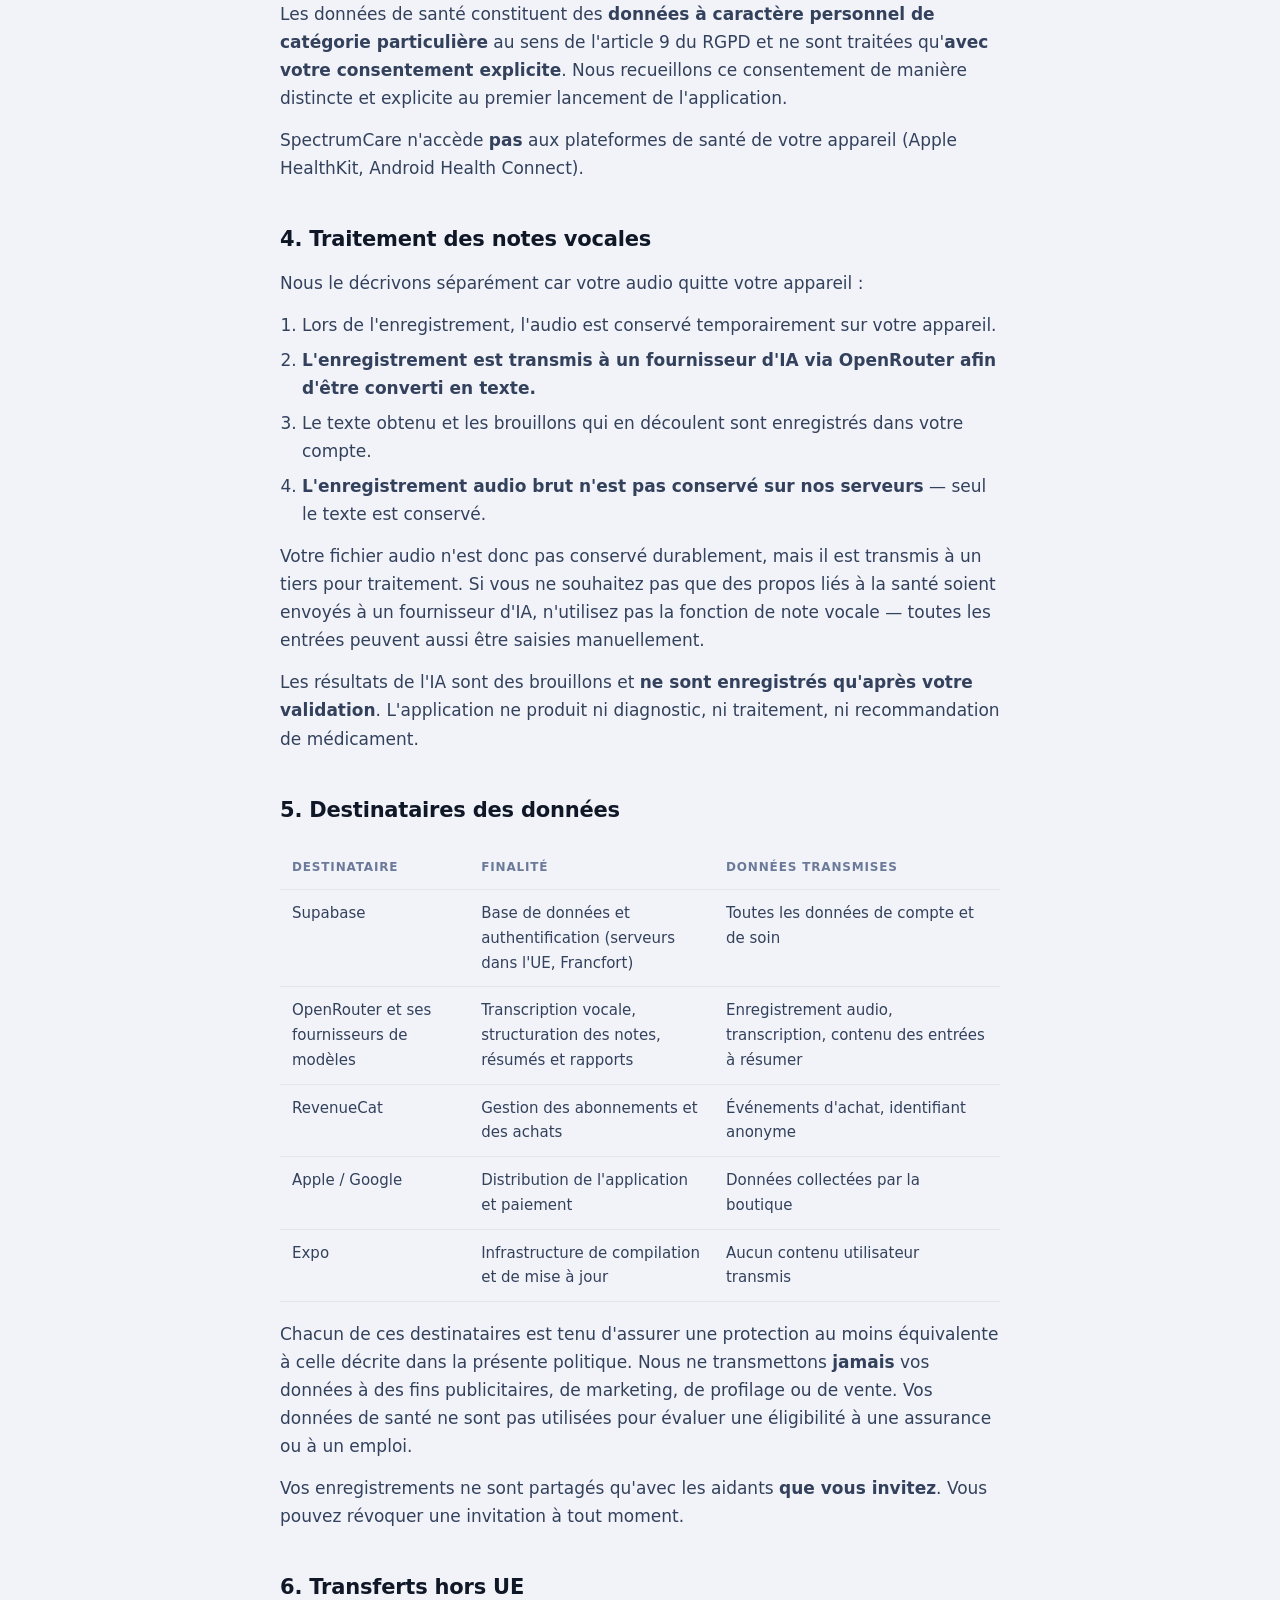
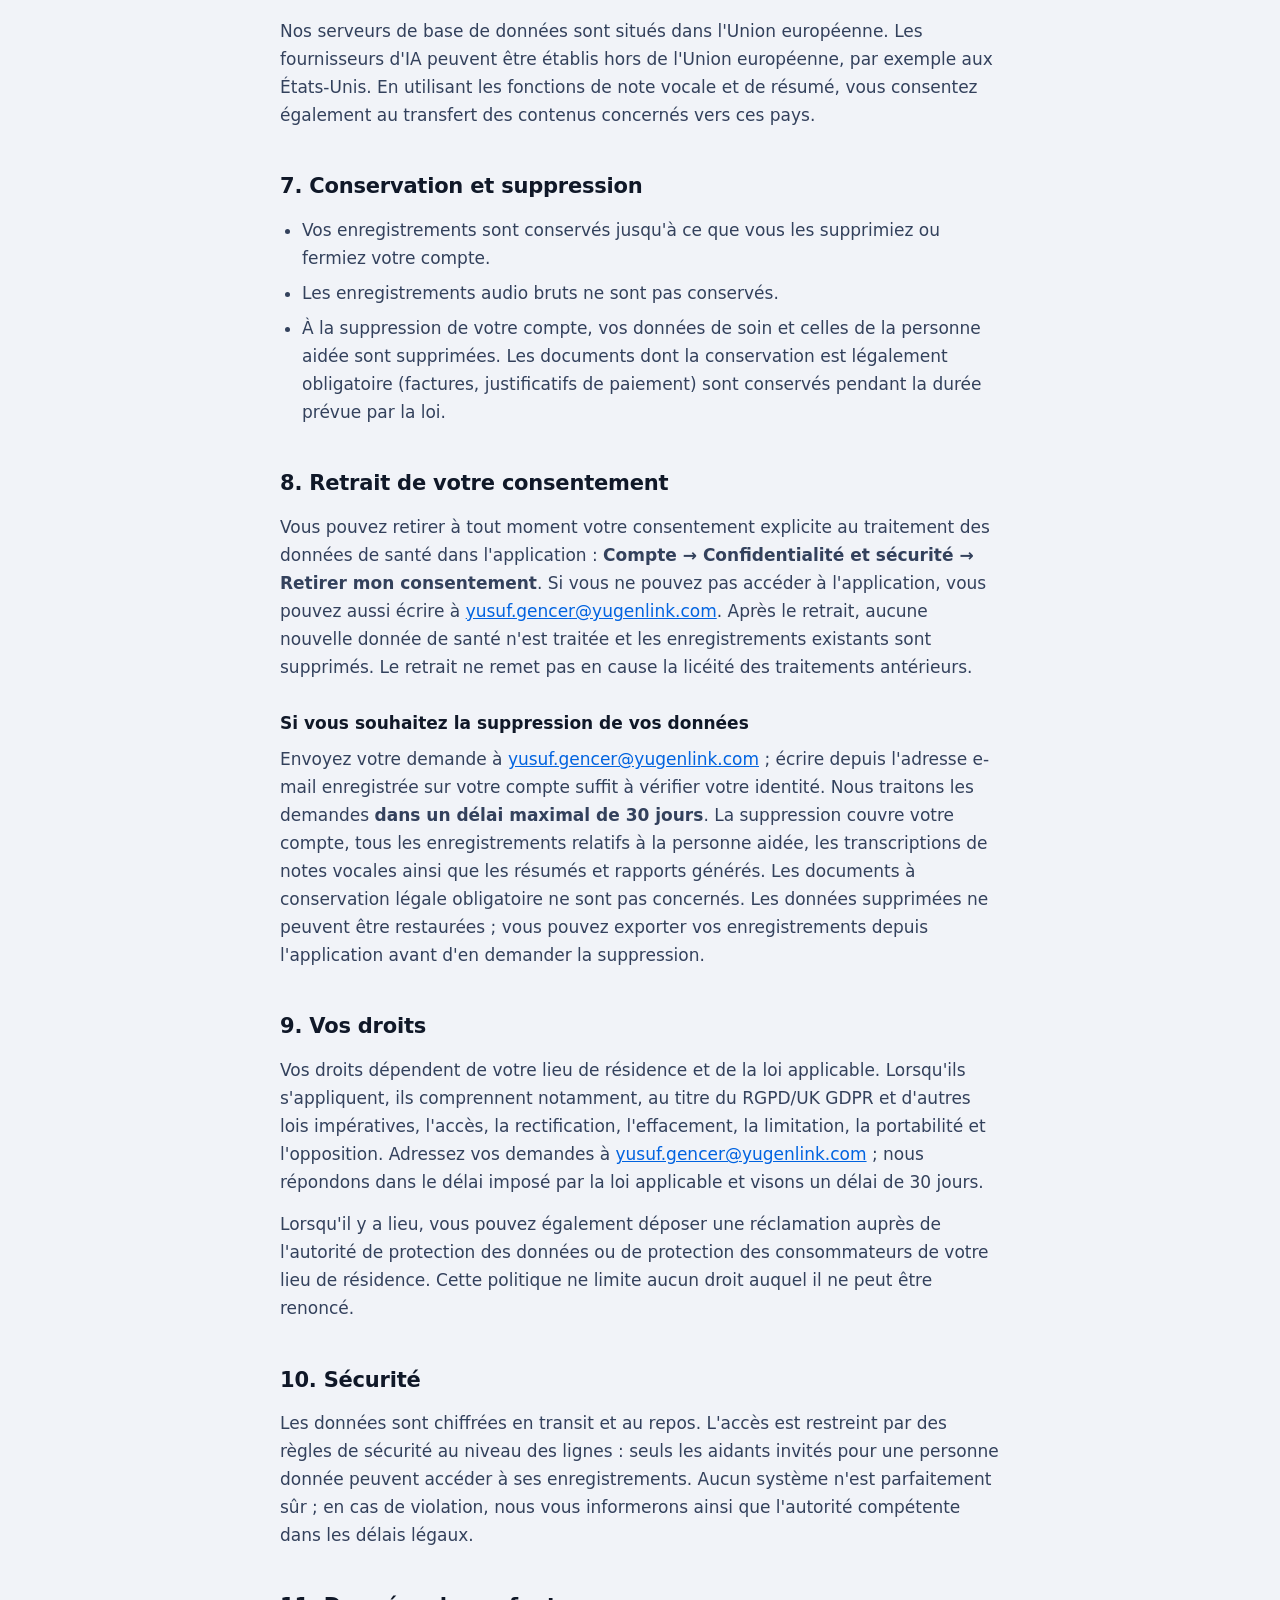
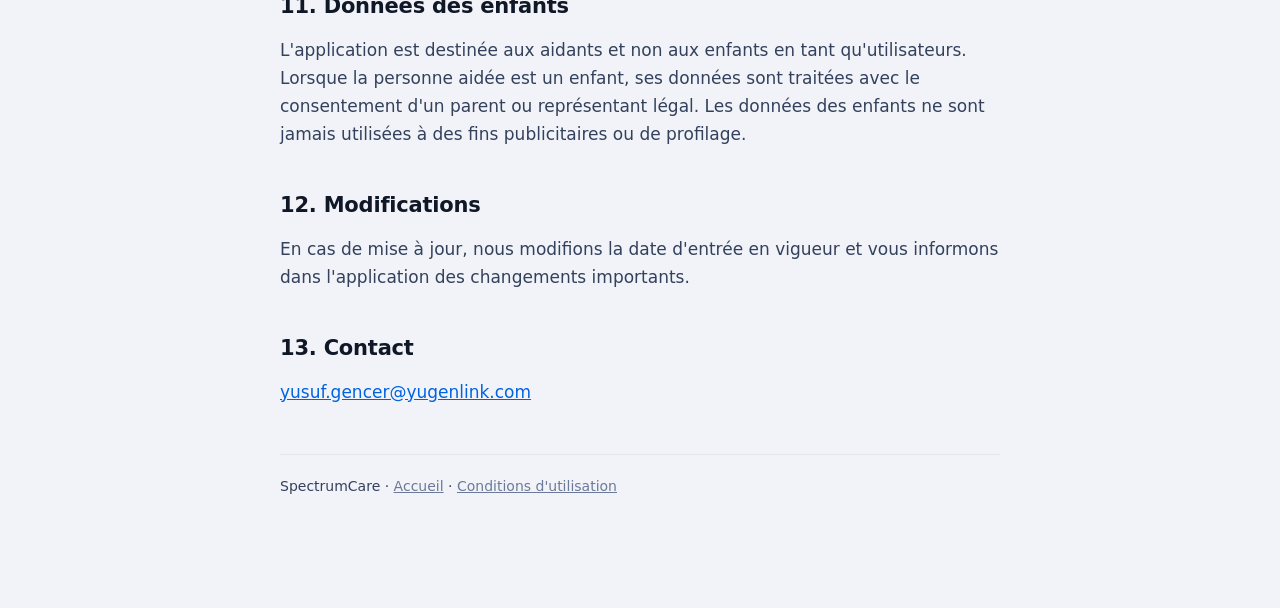
==== commit 8443b564: "Kullanım koşullarını altı dile tamamla Gizlilik politikası altı dildeydi ama koşullar yalnızca TR ve" ====
--- a/confidentialite.html
+++ b/confidentialite.html
@@ -116,7 +116,7 @@
 <p><a href="mailto:yusuf.gencer@yugenlink.com">yusuf.gencer@yugenlink.com</a></p>
 
 <footer>
-  <p>SpectrumCare · <a href="index.html">Accueil</a> · <a href="terms.html">Terms of Use</a></p>
+  <p>SpectrumCare · <a href="index.html">Accueil</a> · <a href="conditions.html">Conditions d'utilisation</a></p>
 </footer>
 
 </div>
